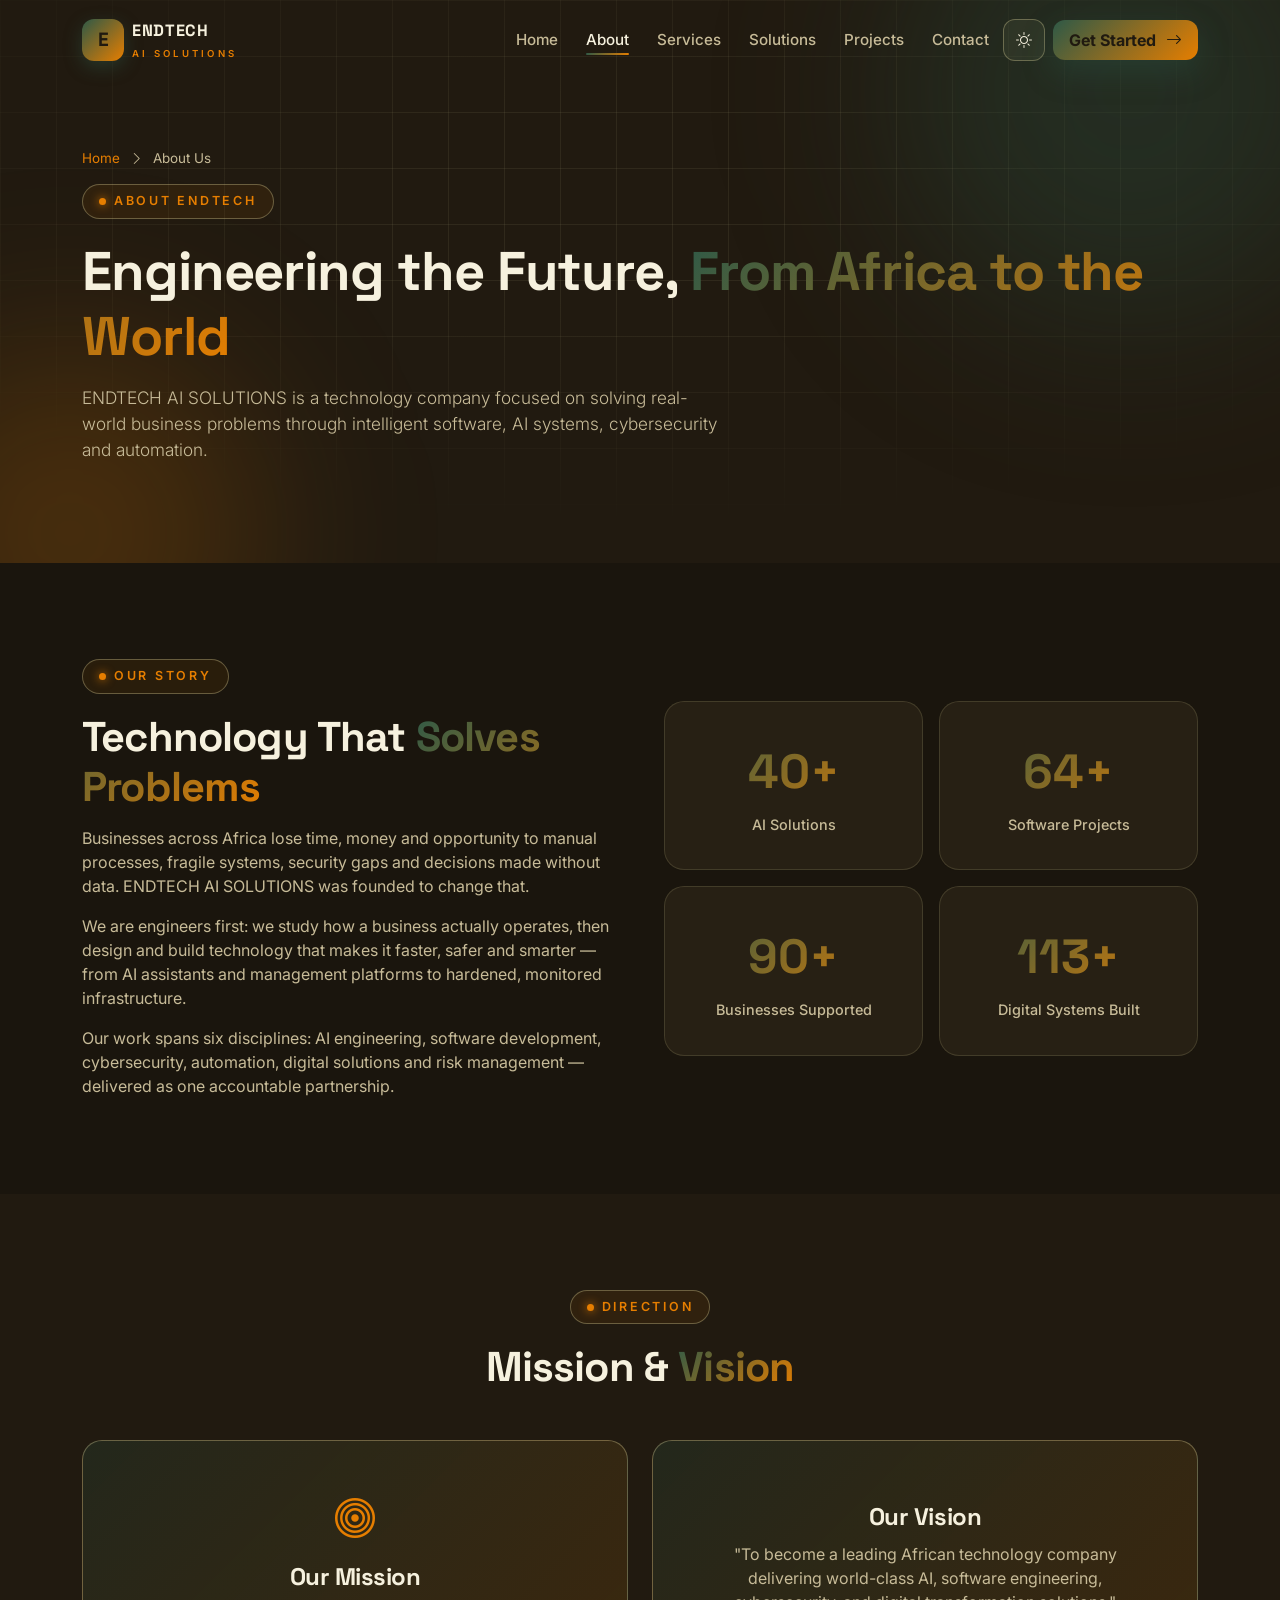
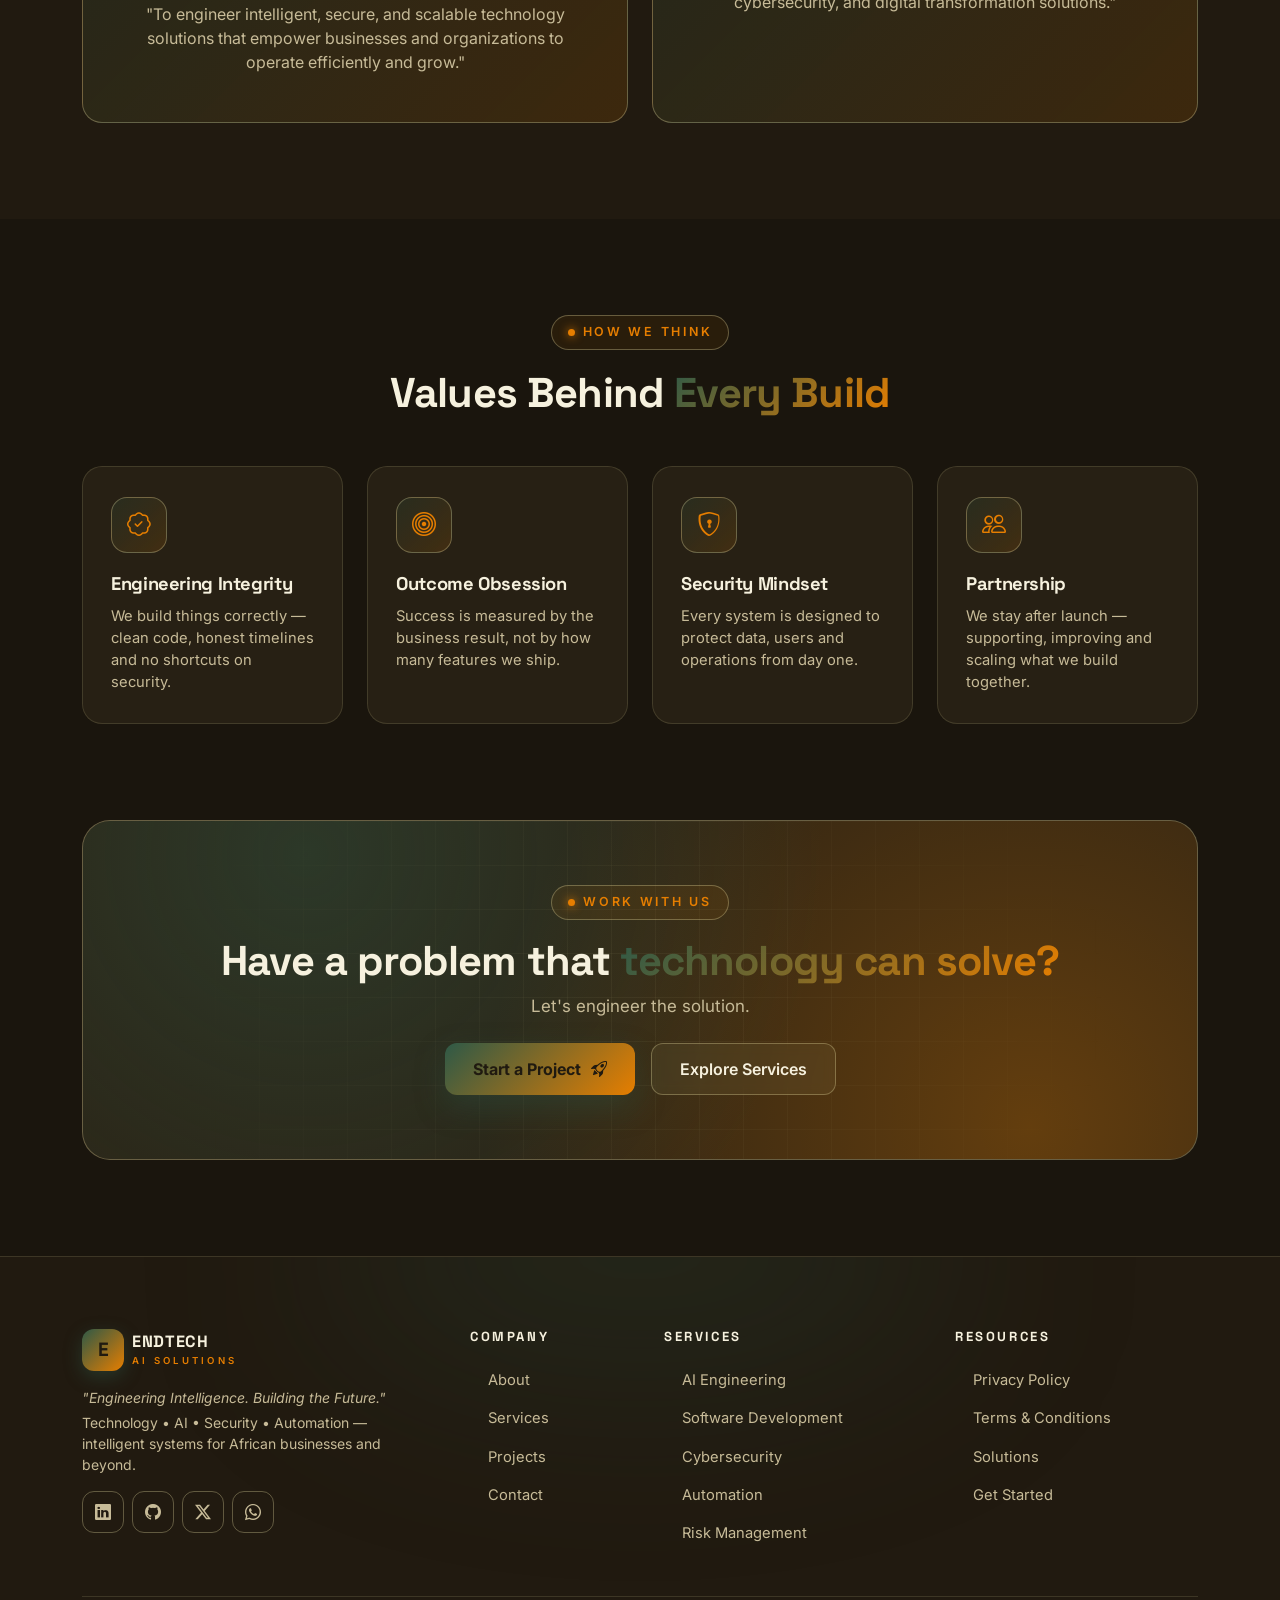
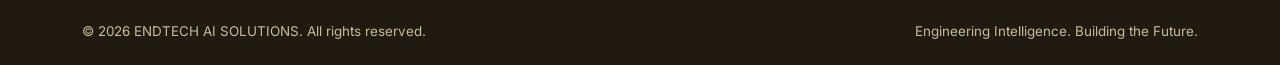
==== about.html @ 50ae49e1 "nmnn" ====
<!DOCTYPE html>
<html lang="en" data-theme="dark">
<head>
  <meta charset="UTF-8">
  <meta name="viewport" content="width=device-width, initial-scale=1.0">

  <!-- SEO -->
  <title>About Us — ENDTECH AI SOLUTIONS | African Technology Company</title>
  <meta name="description" content="Learn about ENDTECH AI SOLUTIONS — an African technology company engineering intelligent, secure and scalable AI, software, cybersecurity and automation solutions.">
  <meta name="keywords" content="about ENDTECH, African technology company, AI company Africa, mission, vision, technology values">
  <meta name="author" content="ENDTECH AI SOLUTIONS">
  <link rel="canonical" href="https://www.endtech-ai.example.com/about.html"> <!-- Placeholder: replace with production domain -->
  <meta name="robots" content="index, follow">
  <meta property="og:type" content="website">
  <meta property="og:site_name" content="ENDTECH AI SOLUTIONS">
  <meta property="og:title" content="About ENDTECH AI SOLUTIONS">
  <meta property="og:description" content="An African technology company engineering intelligent, secure and scalable digital solutions.">
  <meta property="og:url" content="https://www.endtech-ai.example.com/about.html">
  <meta property="og:image" content="https://www.endtech-ai.example.com/assets/images/og-cover.png"> <!-- Placeholder -->
  <meta name="twitter:card" content="summary_large_image">
  <meta name="twitter:title" content="About ENDTECH AI SOLUTIONS">
  <meta name="twitter:description" content="An African technology company engineering intelligent, secure and scalable digital solutions.">

  <!-- Assets -->
  <link rel="icon" type="image/svg+xml" href="data:image/svg+xml,%3Csvg xmlns='http://www.w3.org/2000/svg' viewBox='0 0 64 64'%3E%3Cdefs%3E%3ClinearGradient id='g' x1='0' y1='0' x2='1' y2='1'%3E%3Cstop offset='0' stop-color='%232e5947'/%3E%3Cstop offset='1' stop-color='%23e67e00'/%3E%3C/linearGradient%3E%3C/defs%3E%3Crect width='64' height='64' rx='16' fill='url(%23g)'/%3E%3Ctext x='32' y='44' font-family='Arial' font-weight='bold' font-size='34' fill='%23201a10' text-anchor='middle'%3EE%3C/text%3E%3C/svg%3E">
  <link rel="preconnect" href="https://fonts.googleapis.com">
  <link rel="preconnect" href="https://fonts.gstatic.com" crossorigin>
  <link href="https://fonts.googleapis.com/css2?family=Inter:wght@400;500;600&family=Space+Grotesk:wght@500;600;700&display=swap" rel="stylesheet">
  <link href="https://cdn.jsdelivr.net/npm/bootstrap@5.3.3/dist/css/bootstrap.min.css" rel="stylesheet">
  <link href="https://cdn.jsdelivr.net/npm/bootstrap-icons@1.11.3/font/bootstrap-icons.min.css" rel="stylesheet">
  <link rel="stylesheet" href="css/style.css">
  <noscript><style>.reveal{opacity:1!important;transform:none!important}#preloader{display:none!important}</style></noscript>
</head>

<body>
  <a class="skip-link" href="#main-content">Skip to main content</a>
  <div id="preloader" aria-hidden="true"><div class="pre-core"><div class="pre-mark">E</div><div class="pre-name">ENDTECH&nbsp;&nbsp;AI&nbsp;&nbsp;SOLUTIONS</div><div class="pre-bar"></div></div></div>

  <!-- Navbar -->
  <header>
    <nav class="navbar navbar-expand-lg fixed-top navbar-endtech" aria-label="Main navigation">
      <div class="container">
        <a class="navbar-brand d-flex align-items-center gap-2" href="index.html" aria-label="ENDTECH AI SOLUTIONS — home">
          <span class="brand-mark">E</span>
          <span class="brand-text"><b>ENDTECH</b><br><span>AI SOLUTIONS</span></span>
        </a>
        <div class="d-flex align-items-center gap-2 order-lg-3">
          <button class="nav-icon-btn theme-toggle" type="button" aria-label="Toggle dark / light theme"><i class="bi bi-sun"></i></button>
          <a href="contact.html" class="btn-grad d-none d-lg-inline-flex py-2 px-3">Get Started <i class="bi bi-arrow-right"></i></a>
          <button class="navbar-toggler" type="button" data-bs-toggle="collapse" data-bs-target="#mainNav" aria-controls="mainNav" aria-expanded="false" aria-label="Toggle navigation"><span class="navbar-toggler-icon"></span></button>
        </div>
        <div class="collapse navbar-collapse order-lg-2" id="mainNav">
          <ul class="navbar-nav ms-auto align-items-lg-center">
            <li class="nav-item"><a class="nav-link" href="index.html">Home</a></li>
            <li class="nav-item"><a class="nav-link active" aria-current="page" href="about.html">About</a></li>
            <li class="nav-item"><a class="nav-link" href="services.html">Services</a></li>
            <li class="nav-item"><a class="nav-link" href="solutions.html">Solutions</a></li>
            <li class="nav-item"><a class="nav-link" href="projects.html">Projects</a></li>
            <li class="nav-item"><a class="nav-link" href="contact.html">Contact</a></li>
            <li class="nav-item d-lg-none mt-2"><a href="contact.html" class="btn-grad w-100 justify-content-center">Get Started</a></li>
          </ul>
        </div>
      </div>
    </nav>
  </header>

  <main id="main-content">
    <!-- Page hero -->
    <section class="page-hero" aria-labelledby="page-title">
      <div class="hero-grid-bg"></div>
      <div class="orb orb-1"></div><div class="orb orb-2"></div>
      <div class="container position-relative">
        <nav class="crumb" aria-label="Breadcrumb"><a href="index.html">Home</a><i class="bi bi-chevron-right"></i><span>About Us</span></nav>
        <span class="eyebrow mt-3">About ENDTECH</span>
        <h1 id="page-title">Engineering the Future, <span class="text-gradient">From Africa to the World</span></h1>
        <p class="lead">ENDTECH AI SOLUTIONS is a technology company focused on solving real-world business problems through intelligent software, AI systems, cybersecurity and automation.</p>
      </div>
    </section>

    <!-- Our story -->
    <section class="section-pad" aria-labelledby="story-title">
      <div class="container">
        <div class="row align-items-center g-5">
          <div class="col-lg-6 reveal">
            <span class="eyebrow">Our Story</span>
            <h2 class="section-title" id="story-title">Technology That <span class="text-gradient">Solves Problems</span></h2>
            <p class="text-muted-2">Businesses across Africa lose time, money and opportunity to manual processes, fragile systems, security gaps and decisions made without data. ENDTECH AI SOLUTIONS was founded to change that.</p>
            <p class="text-muted-2">We are engineers first: we study how a business actually operates, then design and build technology that makes it faster, safer and smarter — from AI assistants and management platforms to hardened, monitored infrastructure.</p>
            <p class="text-muted-2 mb-0">Our work spans six disciplines: AI engineering, software development, cybersecurity, automation, digital solutions and risk management — delivered as one accountable partnership.</p>
          </div>
          <div class="col-lg-6 reveal" data-delay="120">
            <div class="row g-3">
              <div class="col-6"><div class="card-glass stat-card"><div class="stat-num"><span class="counter" data-count="40" data-suffix="+">0</span></div><div class="stat-label">AI Solutions</div></div></div>
              <div class="col-6"><div class="card-glass stat-card"><div class="stat-num"><span class="counter" data-count="65" data-suffix="+">0</span></div><div class="stat-label">Software Projects</div></div></div>
              <div class="col-6"><div class="card-glass stat-card"><div class="stat-num"><span class="counter" data-count="120" data-suffix="+">0</span></div><div class="stat-label">Businesses Supported</div></div></div>
              <div class="col-6"><div class="card-glass stat-card"><div class="stat-num"><span class="counter" data-count="150" data-suffix="+">0</span></div><div class="stat-label">Digital Systems Built</div></div></div>
            </div>
          </div>
        </div>
      </div>
    </section>

    <!-- Mission & vision -->
    <section class="section-pad bg-alt" aria-labelledby="mv-title">
      <div class="container">
        <div class="text-center mb-5 reveal">
          <span class="eyebrow">Direction</span>
          <h2 class="section-title" id="mv-title">Mission &amp; <span class="text-gradient">Vision</span></h2>
        </div>
        <div class="row g-4">
          <div class="col-lg-6 reveal">
            <div class="mv-card text-center p-5"><i class="bi bi-bullseye fs-1"></i><h3 class="fs-4">Our Mission</h3><p class="fs-6">"To engineer intelligent, secure, and scalable technology solutions that empower businesses and organizations to operate efficiently and grow."</p></div>
          </div>
          <div class="col-lg-6 reveal" data-delay="100">
            <div class="mv-card text-center p-5"><i class="bi bi-telescope fs-1"></i><h3 class="fs-4">Our Vision</h3><p class="fs-6">"To become a leading African technology company delivering world-class AI, software engineering, cybersecurity, and digital transformation solutions."</p></div>
          </div>
        </div>
      </div>
    </section>

    <!-- Values -->
    <section class="section-pad" aria-labelledby="values-title">
      <div class="container">
        <div class="text-center mb-5 reveal">
          <span class="eyebrow">How We Think</span>
          <h2 class="section-title" id="values-title">Values Behind <span class="text-gradient">Every Build</span></h2>
        </div>
        <div class="row g-4">
          <div class="col-md-6 col-lg-3 reveal"><article class="card-glass"><div class="icon-badge"><i class="bi bi-patch-check"></i></div><h3>Engineering Integrity</h3><p>We build things correctly — clean code, honest timelines and no shortcuts on security.</p></article></div>
          <div class="col-md-6 col-lg-3 reveal" data-delay="60"><article class="card-glass"><div class="icon-badge"><i class="bi bi-bullseye"></i></div><h3>Outcome Obsession</h3><p>Success is measured by the business result, not by how many features we ship.</p></article></div>
          <div class="col-md-6 col-lg-3 reveal" data-delay="120"><article class="card-glass"><div class="icon-badge"><i class="bi bi-shield-lock"></i></div><h3>Security Mindset</h3><p>Every system is designed to protect data, users and operations from day one.</p></article></div>
          <div class="col-md-6 col-lg-3 reveal" data-delay="180"><article class="card-glass"><div class="icon-badge"><i class="bi bi-people"></i></div><h3>Partnership</h3><p>We stay after launch — supporting, improving and scaling what we build together.</p></article></div>
        </div>
      </div>
    </section>

    <!-- CTA -->
    <section class="section-pad pt-0" aria-labelledby="cta-title">
      <div class="container">
        <div class="cta-band reveal">
          <span class="eyebrow">Work With Us</span>
          <h2 class="mt-3" id="cta-title">Have a problem that <span class="text-gradient">technology can solve?</span></h2>
          <p class="section-lead mx-auto text-center mb-4">Let's engineer the solution.</p>
          <div class="d-flex flex-wrap gap-3 justify-content-center">
            <a href="contact.html" class="btn-grad">Start a Project <i class="bi bi-rocket-takeoff"></i></a>
            <a href="services.html" class="btn-ghost">Explore Services</a>
          </div>
        </div>
      </div>
    </section>
  </main>

  <!-- Footer -->
  <footer class="footer" aria-label="Site footer">
    <div class="container position-relative">
      <div class="row g-5">
        <div class="col-lg-4">
          <a class="d-inline-flex align-items-center gap-2 mb-3" href="index.html" aria-label="ENDTECH AI SOLUTIONS — home"><span class="brand-mark">E</span><span class="brand-text"><b>ENDTECH</b><br><span>AI SOLUTIONS</span></span></a>
          <p class="text-muted-2 small mb-1"><em>"Engineering Intelligence. Building the Future."</em></p>
          <p class="text-muted-2 small">Technology &bull; AI &bull; Security &bull; Automation — intelligent systems for African businesses and beyond.</p>
          <div class="d-flex gap-2 mt-3">
            <a class="social-btn" href="#" aria-label="LinkedIn (placeholder)"><i class="bi bi-linkedin"></i></a>
            <a class="social-btn" href="#" aria-label="GitHub (placeholder)"><i class="bi bi-github"></i></a>
            <a class="social-btn" href="#" aria-label="X / Twitter (placeholder)"><i class="bi bi-twitter-x"></i></a>
            <a class="social-btn" href="#" aria-label="WhatsApp (placeholder)"><i class="bi bi-whatsapp"></i></a>
          </div>
        </div>
        <div class="col-6 col-lg-2">
          <h5>Company</h5>
          <ul class="footer-links">
            <li><a href="about.html"><i class="bi bi-chevron-right"></i>About</a></li>
            <li><a href="services.html"><i class="bi bi-chevron-right"></i>Services</a></li>
            <li><a href="projects.html"><i class="bi bi-chevron-right"></i>Projects</a></li>
            <li><a href="contact.html"><i class="bi bi-chevron-right"></i>Contact</a></li>
          </ul>
        </div>
        <div class="col-6 col-lg-3">
          <h5>Services</h5>
          <ul class="footer-links">
            <li><a href="ai.html"><i class="bi bi-chevron-right"></i>AI Engineering</a></li>
            <li><a href="software-development.html"><i class="bi bi-chevron-right"></i>Software Development</a></li>
            <li><a href="cybersecurity.html"><i class="bi bi-chevron-right"></i>Cybersecurity</a></li>
            <li><a href="ai.html#automation"><i class="bi bi-chevron-right"></i>Automation</a></li>
            <li><a href="risk-management.html"><i class="bi bi-chevron-right"></i>Risk Management</a></li>
          </ul>
        </div>
        <div class="col-6 col-lg-3">
          <h5>Resources</h5>
          <ul class="footer-links">
            <li><a href="privacy.html"><i class="bi bi-chevron-right"></i>Privacy Policy</a></li>
            <li><a href="terms.html"><i class="bi bi-chevron-right"></i>Terms &amp; Conditions</a></li>
            <li><a href="solutions.html"><i class="bi bi-chevron-right"></i>Solutions</a></li>
            <li><a href="contact.html"><i class="bi bi-chevron-right"></i>Get Started</a></li>
          </ul>
        </div>
      </div>
      <div class="footer-bottom d-flex flex-column flex-md-row justify-content-between gap-2">
        <span>&copy; 2026 ENDTECH AI SOLUTIONS. All rights reserved.</span>
        <span>Engineering Intelligence. Building the Future.</span>
      </div>
    </div>
  </footer>

  <button id="backToTop" class="back-to-top" type="button" aria-label="Back to top"><i class="bi bi-arrow-up"></i></button>

  <script src="https://cdn.jsdelivr.net/npm/bootstrap@5.3.3/dist/js/bootstrap.bundle.min.js"></script>
  <script src="js/main.js"></script>
</body>
</html>
---- css/style.css ----
/* ==========================================================================
   ENDTECH AI SOLUTIONS — Global Design System
   Engineering Intelligence. Building the Future.
   Palette: Charcoal Brown / Deep Green / Cream / Amber Orange
   Stack: Bootstrap 5 + custom layer (no other frameworks)
   ========================================================================== */

/* ---------- 1. Design tokens (dark = default) ---------- */
:root {
  --font-head: "Space Grotesk", "Segoe UI", sans-serif;
  --font-body: "Inter", "Segoe UI", sans-serif;

  --bg: #1a150d;
  --bg-2: #211a10;
  --bg-3: #2b2214;
  --card: rgba(51, 43, 28, 0.55);
  --card-solid: #2a2216;
  --border: rgba(232, 225, 166, 0.14);
  --border-strong: rgba(232, 225, 166, 0.32);

  --text: #f6f1de;
  --muted: #c7bb98;
  --blue: #2e5947;
  --cyan: #e67e00;
  --green: #6fae86;
  --amber: #d9a441;
  --red: #d9614f;

  --grad: linear-gradient(135deg, #2e5947 0%, #e67e00 100%);
  --grad-soft: linear-gradient(135deg, rgba(46, 89, 71, 0.22), rgba(230, 126, 0, 0.14));
  --shadow: 0 20px 60px rgba(15, 11, 5, 0.55);
  --glow: 0 0 44px rgba(230, 126, 0, 0.38);
  --on-grad: #201a10;
  --nav-h: 76px;
  color-scheme: dark;
}

/* ---------- Light theme overrides (JS toggles [data-theme]) ---------- */
[data-theme="light"] {
  --bg: #faf6e8;
  --bg-2: #f3ecd3;
  --bg-3: #e8e1a6;
  --card: #ffffff;
  --card-solid: #ffffff;
  --border: rgba(51, 43, 28, 0.1);
  --border-strong: rgba(51, 43, 28, 0.22);
  --text: #2b2415;
  --muted: #6b5f42;
  --grad-soft: linear-gradient(135deg, rgba(46, 89, 71, 0.12), rgba(230, 126, 0, 0.14));
  --shadow: 0 20px 50px rgba(51, 43, 28, 0.12);
  --glow: 0 10px 34px rgba(230, 126, 0, 0.25);
  color-scheme: light;
}

/* ---------- 2. Base ---------- */
html { scroll-behavior: smooth; scroll-padding-top: calc(var(--nav-h) + 12px); }
body {
  background: var(--bg);
  color: var(--text);
  font-family: var(--font-body);
  overflow-x: hidden;
  transition: background 0.35s ease, color 0.35s ease;
}
h1, h2, h3, h4, h5, .font-head { font-family: var(--font-head); font-weight: 700; letter-spacing: -0.02em; }
::selection { background: rgba(230, 126, 0, 0.35); }
::-webkit-scrollbar { width: 10px; }
::-webkit-scrollbar-track { background: var(--bg-2); }
::-webkit-scrollbar-thumb { background: linear-gradient(var(--blue), var(--cyan)); border-radius: 8px; }
a { text-decoration: none; }
img, svg, canvas { max-width: 100%; }
:focus-visible { outline: 2px solid var(--cyan); outline-offset: 3px; border-radius: 4px; }
.skip-link {
  position: fixed; top: -60px; left: 16px; z-index: 3000;
  background: var(--grad); color: var(--on-grad); padding: 10px 18px;
  border-radius: 8px; font-weight: 600; transition: top 0.25s;
}
.skip-link:focus { top: 12px; color: var(--on-grad); }

/* ---------- 3. Typography helpers ---------- */
.text-gradient { background: var(--grad); -webkit-background-clip: text; background-clip: text; color: transparent; }
.text-muted-2 { color: var(--muted) !important; }
.eyebrow {
  display: inline-flex; align-items: center; gap: 8px;
  font-size: 0.78rem; font-weight: 600; letter-spacing: 0.22em;
  text-transform: uppercase; color: var(--cyan);
  padding: 7px 16px; border: 1px solid var(--border-strong);
  border-radius: 100px; background: rgba(230, 126, 0, 0.08);
}
.eyebrow::before { content: ""; width: 7px; height: 7px; border-radius: 50%; background: var(--cyan); box-shadow: 0 0 10px var(--cyan); }
.section-pad { padding: 96px 0; }
.section-title { font-size: clamp(1.8rem, 3.4vw, 2.6rem); margin: 18px 0 14px; }
.section-lead { color: var(--muted); font-size: 1.06rem; max-width: 640px; }
.section-lead.mx-auto { text-align: center; }

/* ---------- 4. Buttons ---------- */
.btn-grad {
  display: inline-flex; align-items: center; gap: 10px;
  background: var(--grad); color: var(--on-grad) !important; font-weight: 700;
  border: none; border-radius: 12px; padding: 13px 28px;
  box-shadow: 0 12px 30px rgba(46, 89, 71, 0.35);
  transition: transform 0.25s ease, box-shadow 0.25s ease;
}
.btn-grad:hover { transform: translateY(-2px); box-shadow: 0 16px 40px rgba(230, 126, 0, 0.45); }
.btn-ghost {
  display: inline-flex; align-items: center; gap: 10px;
  color: var(--text) !important; font-weight: 600; border-radius: 12px;
  padding: 13px 28px; border: 1px solid var(--border-strong);
  background: rgba(232, 225, 166, 0.06); backdrop-filter: blur(6px);
  transition: all 0.25s ease;
}
.btn-ghost:hover { border-color: var(--cyan); color: var(--cyan) !important; transform: translateY(-2px); }
.link-arrow { color: var(--cyan); font-weight: 600; display: inline-flex; align-items: center; gap: 8px; transition: gap 0.25s; }
.link-arrow:hover { gap: 14px; color: var(--cyan); }

/* ---------- 5. Preloader ---------- */
#preloader {
  position: fixed; inset: 0; z-index: 5000; display: grid; place-items: center;
  background: #1a150d; transition: opacity 0.55s ease, visibility 0.55s;
}
#preloader.hide { opacity: 0; visibility: hidden; pointer-events: none; }
.pre-core { text-align: center; }
.pre-mark {
  width: 66px; height: 66px; margin: 0 auto 18px; border-radius: 18px;
  background: var(--grad); display: grid; place-items: center;
  font-family: var(--font-head); font-size: 1.9rem; font-weight: 700; color: var(--on-grad);
  animation: prePulse 1.4s ease-in-out infinite;
}
.pre-name { color: #f6f1de; font-family: var(--font-head); letter-spacing: 0.28em; font-size: 0.85rem; }
.pre-bar { width: 180px; height: 3px; margin: 16px auto 0; border-radius: 4px; background: rgba(232, 225, 166, 0.2); overflow: hidden; }
.pre-bar::after { content: ""; display: block; width: 40%; height: 100%; background: var(--grad); border-radius: 4px; animation: preSlide 1.1s ease-in-out infinite; }
@keyframes prePulse { 0%, 100% { box-shadow: 0 0 0 rgba(230,126,0,0.5); } 50% { box-shadow: 0 0 42px rgba(230,126,0,0.65); } }
@keyframes preSlide { 0% { transform: translateX(-120%); } 100% { transform: translateX(320%); } }

/* ---------- 6. Navbar ---------- */
.navbar-endtech { transition: all 0.35s ease; padding: 14px 0; }
.navbar-endtech.scrolled {
  background: color-mix(in srgb, var(--bg) 82%, transparent);
  backdrop-filter: blur(16px); -webkit-backdrop-filter: blur(16px);
  border-bottom: 1px solid var(--border); padding: 8px 0; box-shadow: 0 10px 30px rgba(15, 11, 5, 0.35);
}
.brand-mark {
  width: 42px; height: 42px; border-radius: 12px; background: var(--grad);
  display: grid; place-items: center; color: var(--on-grad); font-family: var(--font-head);
  font-weight: 700; font-size: 1.2rem; box-shadow: 0 6px 18px rgba(46, 89, 71, 0.45); flex: none;
}
.brand-text { line-height: 1.05; }
.brand-text b { font-family: var(--font-head); font-size: 1.02rem; letter-spacing: 0.04em; color: var(--text); }
.brand-text span { font-size: 0.6rem; letter-spacing: 0.34em; color: var(--cyan); font-weight: 600; }
.navbar-endtech .nav-link {
  color: var(--muted); font-weight: 500; font-size: 0.95rem;
  padding: 10px 14px !important; border-radius: 10px; position: relative; transition: color 0.25s;
}
.navbar-endtech .nav-link::after {
  content: ""; position: absolute; left: 14px; right: 14px; bottom: 6px; height: 2px;
  background: var(--grad); border-radius: 2px; transform: scaleX(0); transform-origin: left; transition: transform 0.3s;
}
.navbar-endtech .nav-link:hover, .navbar-endtech .nav-link.active { color: var(--text); }
.navbar-endtech .nav-link:hover::after, .navbar-endtech .nav-link.active::after { transform: scaleX(1); }
.nav-icon-btn {
  width: 42px; height: 42px; border-radius: 12px; display: grid; place-items: center;
  border: 1px solid var(--border-strong); background: rgba(232, 225, 166, 0.06);
  color: var(--text); transition: all 0.25s; flex: none;
}
.nav-icon-btn:hover { border-color: var(--cyan); color: var(--cyan); }
.navbar-toggler { border: 1px solid var(--border-strong); border-radius: 12px; padding: 9px 11px; }
.navbar-toggler:focus { box-shadow: 0 0 0 3px rgba(230, 126, 0, 0.25); }
.navbar-toggler-icon { background-image: url("data:image/svg+xml,%3csvg xmlns='http://www.w3.org/2000/svg' viewBox='0 0 30 30'%3e%3cpath stroke='%23e67e00' stroke-linecap='round' stroke-width='2.4' d='M4 7h22M4 15h22M4 23h22'/%3e%3c/svg%3e"); }
[data-theme="light"] .navbar-toggler-icon { background-image: url("data:image/svg+xml,%3csvg xmlns='http://www.w3.org/2000/svg' viewBox='0 0 30 30'%3e%3cpath stroke='%232e5947' stroke-linecap='round' stroke-width='2.4' d='M4 7h22M4 15h22M4 23h22'/%3e%3c/svg%3e"); }
@media (max-width: 991px) {
  .navbar-endtech .navbar-collapse {
    background: var(--card-solid); border: 1px solid var(--border);
    border-radius: 18px; padding: 18px; margin-top: 14px; box-shadow: var(--shadow);
  }
}

/* ---------- 7. Hero (home) ---------- */
.hero { position: relative; min-height: 100svh; display: flex; align-items: center; padding: calc(var(--nav-h) + 48px) 0 90px; overflow: hidden; }
.hero-grid-bg {
  position: absolute; inset: 0; pointer-events: none;
  background-image: linear-gradient(var(--border) 1px, transparent 1px), linear-gradient(90deg, var(--border) 1px, transparent 1px);
  background-size: 56px 56px;
  -webkit-mask-image: radial-gradient(ellipse 90% 75% at 50% 35%, #000 25%, transparent 78%);
  mask-image: radial-gradient(ellipse 90% 75% at 50% 35%, #000 25%, transparent 78%);
  opacity: 0.55;
}
#heroNet { position: absolute; inset: 0; pointer-events: none; }
.orb { position: absolute; border-radius: 50%; filter: blur(90px); pointer-events: none; }
.orb-1 { width: 460px; height: 460px; background: rgba(46, 89, 71, 0.32); top: -140px; right: -80px; animation: orbFloat 11s ease-in-out infinite; }
.orb-2 { width: 380px; height: 380px; background: rgba(230, 126, 0, 0.2); bottom: -160px; left: -120px; animation: orbFloat 13s ease-in-out infinite reverse; }
.orb-3 { width: 240px; height: 240px; background: rgba(217, 164, 65, 0.18); top: 38%; left: 36%; animation: orbFloat 15s ease-in-out infinite; }
@keyframes orbFloat { 0%, 100% { transform: translate(0, 0); } 50% { transform: translate(-30px, 34px); } }
.hero h1 { font-size: clamp(2.4rem, 5.4vw, 4.1rem); line-height: 1.06; margin: 22px 0; }
.hero .lead { color: var(--muted); font-size: 1.12rem; max-width: 560px; }
.hero-trust { display: flex; flex-wrap: wrap; gap: 22px; margin-top: 34px; }
.hero-trust span { display: inline-flex; align-items: center; gap: 9px; color: var(--muted); font-size: 0.9rem; font-weight: 500; }
.hero-trust i { color: var(--cyan); font-size: 1.05rem; }

/* Hero visual: glass code panel + floating chips + ring */
.hero-visual { position: relative; }
.ring-rotate {
  position: absolute; width: 130%; aspect-ratio: 1; top: 50%; left: 50%;
  transform: translate(-50%, -50%); border-radius: 50%; pointer-events: none;
  border: 1px dashed rgba(232, 225, 166, 0.28); animation: spin 46s linear infinite;
}
.ring-rotate::before { content: ""; position: absolute; inset: 12%; border-radius: 50%; border: 1px dashed rgba(230, 126, 0, 0.24); animation: spin 30s linear infinite reverse; }
.ring-rotate::after { content: ""; position: absolute; top: 6%; left: 50%; width: 12px; height: 12px; margin-left: -6px; border-radius: 50%; background: var(--cyan); box-shadow: 0 0 18px var(--cyan); }
@keyframes spin { to { transform: translate(-50%, -50%) rotate(360deg); } }
.code-panel {
  position: relative; border-radius: 20px; background: var(--card);
  border: 1px solid var(--border); backdrop-filter: blur(14px); -webkit-backdrop-filter: blur(14px);
  box-shadow: var(--shadow); overflow: hidden;
}
.code-head { display: flex; align-items: center; gap: 7px; padding: 14px 18px; border-bottom: 1px solid var(--border); }
.code-head i.dot { width: 11px; height: 11px; border-radius: 50%; }
.code-head .d1 { background: #ff6058; } .code-head .d2 { background: #ffbd2e; } .code-head .d3 { background: #28c840; }
.code-head small { margin-left: auto; color: var(--muted); font-family: monospace; font-size: 0.72rem; }
.code-body { padding: 20px 22px 24px; font-family: "JetBrains Mono", ui-monospace, monospace; font-size: 0.82rem; line-height: 1.85; min-height: 238px; }
.code-body .ln { display: block; white-space: pre-wrap; }
.tok-k { color: #8fd19e; } .tok-s { color: #e8d68a; } .tok-f { color: #f2a53f; } .tok-c { color: #8a7c5c; } .tok-n { color: #d9b34d; } .tok-v { color: #f6f1de; }
[data-theme="light"] .code-panel { background: #2a2216; }
[data-theme="light"] .tok-v, [data-theme="light"] .code-body { color: #f6f1de; }
[data-theme="light"] .code-head { background: rgba(255,255,255,0.04); }
.type-line { display: block; margin-top: 6px; color: var(--green); }
.caret { display: inline-block; width: 8px; height: 1em; background: var(--cyan); vertical-align: -2px; animation: blink 0.9s step-end infinite; }
@keyframes blink { 50% { opacity: 0; } }
.float-chip {
  position: absolute; display: inline-flex; align-items: center; gap: 9px;
  padding: 11px 16px; border-radius: 14px; font-size: 0.8rem; font-weight: 600;
  background: var(--card); border: 1px solid var(--border-strong); color: var(--text);
  backdrop-filter: blur(12px); box-shadow: var(--glow); animation: chipFloat 6s ease-in-out infinite;
}
.float-chip i { color: var(--cyan); }
.chip-1 { top: -22px; left: -26px; animation-delay: 0s; }
.chip-2 { bottom: -20px; right: -20px; animation-delay: 1.6s; }
.chip-3 { top: 42%; right: -42px; animation-delay: 3s; }
@keyframes chipFloat { 0%, 100% { transform: translateY(0); } 50% { transform: translateY(-14px); } }
.scroll-hint { position: absolute; bottom: 26px; left: 50%; transform: translateX(-50%); color: var(--muted); font-size: 1.3rem; animation: hintBounce 2s ease-in-out infinite; }
@keyframes hintBounce { 0%, 100% { transform: translate(-50%, 0); } 50% { transform: translate(-50%, 10px); } }

/* Capability marquee */
.marquee { border-block: 1px solid var(--border); background: var(--bg-2); overflow: hidden; padding: 18px 0; }
.marquee-track { display: flex; gap: 0; width: max-content; animation: marquee 30s linear infinite; }
.marquee-track span { display: inline-flex; align-items: center; gap: 14px; padding: 0 26px; font-family: var(--font-head); font-weight: 600; letter-spacing: 0.12em; color: var(--muted); font-size: 0.86rem; text-transform: uppercase; white-space: nowrap; }
.marquee-track span::after { content: ""; width: 7px; height: 7px; border-radius: 50%; background: var(--grad); margin-left: 26px; }
@keyframes marquee { to { transform: translateX(-50%); } }

/* ---------- 8. Cards ---------- */
.card-glass {
  height: 100%; background: var(--card); border: 1px solid var(--border);
  border-radius: 20px; padding: 30px 28px; position: relative; overflow: hidden;
  backdrop-filter: blur(12px); -webkit-backdrop-filter: blur(12px);
  transition: transform 0.35s ease, border-color 0.35s ease, box-shadow 0.35s ease;
}
.card-glass::before {
  content: ""; position: absolute; inset: 0 0 auto 0; height: 3px;
  background: var(--grad); opacity: 0; transition: opacity 0.35s;
}
.card-glass:hover { transform: translateY(-8px); border-color: var(--border-strong); box-shadow: var(--glow); }
.card-glass:hover::before { opacity: 1; }
.icon-badge {
  width: 56px; height: 56px; border-radius: 16px; display: grid; place-items: center;
  background: var(--grad-soft); border: 1px solid var(--border-strong);
  color: var(--cyan); font-size: 1.5rem; margin-bottom: 20px; transition: all 0.3s;
}
.card-glass:hover .icon-badge { background: var(--grad); color: var(--on-grad); transform: scale(1.06) rotate(-4deg); }
.card-glass h3, .card-glass h4 { font-size: 1.15rem; margin-bottom: 10px; }
.card-glass p { color: var(--muted); font-size: 0.92rem; margin-bottom: 0; }
.mini-list { list-style: none; padding: 0; margin: 16px 0 0; display: grid; gap: 9px; }
.mini-list li { display: flex; gap: 10px; align-items: flex-start; color: var(--muted); font-size: 0.9rem; }
.mini-list i { color: var(--cyan); margin-top: 2px; flex: none; }
.service-num { position: absolute; top: 18px; right: 22px; font-family: var(--font-head); font-size: 2.4rem; font-weight: 700; color: transparent; -webkit-text-stroke: 1px var(--border-strong); }

/* ---------- 9. Stats / counters ---------- */
.stat-card { text-align: center; padding: 34px 20px; }
.stat-num { font-family: var(--font-head); font-size: clamp(2.2rem, 4vw, 3rem); font-weight: 700; background: var(--grad); -webkit-background-clip: text; background-clip: text; color: transparent; }
.stat-label { color: var(--muted); font-size: 0.9rem; font-weight: 500; margin-top: 6px; }

/* Mission / vision cards */
.mv-card { border-radius: 20px; padding: 32px; height: 100%; background: var(--grad-soft); border: 1px solid var(--border-strong); position: relative; overflow: hidden; }
.mv-card i { font-size: 1.7rem; color: var(--cyan); }
.mv-card h3 { margin: 14px 0 10px; }
.mv-card p { color: var(--muted); margin: 0; }

/* ---------- 10. Process timeline ---------- */
.process-wrap { position: relative; margin-top: 40px; }
.process-wrap::before {
  content: ""; position: absolute; top: 26px; left: 4%; right: 4%; height: 2px;
  background: linear-gradient(90deg, transparent, var(--border-strong) 15%, var(--border-strong) 85%, transparent);
}
.step { text-align: center; position: relative; padding: 0 8px; }
.step-dot {
  width: 52px; height: 52px; margin: 0 auto 16px; border-radius: 50%;
  display: grid; place-items: center; background: var(--card-solid);
  border: 1px solid var(--border-strong); color: var(--cyan);
  font-family: var(--font-head); font-weight: 700; position: relative; z-index: 2;
  transition: all 0.3s;
}
.step:hover .step-dot { background: var(--grad); color: var(--on-grad); box-shadow: var(--glow); }
.step h4 { font-size: 1rem; margin-bottom: 6px; }
.step p { color: var(--muted); font-size: 0.82rem; margin: 0; }
@media (max-width: 991px) {
  .process-wrap::before { left: 25px; right: auto; top: 4%; bottom: 4%; width: 2px; height: auto; background: linear-gradient(transparent, var(--border-strong) 12%, var(--border-strong) 88%, transparent); }
  .step { display: flex; text-align: left; gap: 18px; padding: 12px 0; }
  .step-dot { margin: 0; flex: none; }
}

/* ---------- 11. Solutions / visual panels ---------- */
.visual-panel {
  border-radius: 22px; background: var(--card); border: 1px solid var(--border);
  backdrop-filter: blur(12px); box-shadow: var(--shadow); padding: 26px; position: relative; overflow: hidden;
}
.visual-panel::after {
  content: ""; position: absolute; inset: 0; pointer-events: none;
  background-image: linear-gradient(var(--border) 1px, transparent 1px), linear-gradient(90deg, var(--border) 1px, transparent 1px);
  background-size: 34px 34px; opacity: 0.35;
  -webkit-mask-image: radial-gradient(circle at 70% 20%, #000, transparent 75%);
  mask-image: radial-gradient(circle at 70% 20%, #000, transparent 75%);
}
.panel-head { display: flex; align-items: center; justify-content: space-between; margin-bottom: 18px; position: relative; z-index: 1; }
.panel-head span { font-family: monospace; font-size: 0.72rem; color: var(--muted); letter-spacing: 0.08em; }
.live-dot { display: inline-flex; align-items: center; gap: 7px; font-size: 0.72rem; color: var(--green); font-weight: 600; }
.live-dot::before { content: ""; width: 8px; height: 8px; border-radius: 50%; background: var(--green); box-shadow: 0 0 10px var(--green); animation: blink 1.4s infinite; }
.kpi-row { display: flex; gap: 14px; flex-wrap: wrap; position: relative; z-index: 1; }
.kpi { flex: 1 1 120px; background: rgba(232, 225, 166, 0.08); border: 1px solid var(--border); border-radius: 14px; padding: 14px 16px; }
.kpi b { display: block; font-family: var(--font-head); font-size: 1.25rem; }
.kpi small { color: var(--muted); font-size: 0.72rem; }
.bars { display: flex; align-items: flex-end; gap: 10px; height: 130px; margin-top: 22px; position: relative; z-index: 1; }
.bars .bar { flex: 1; border-radius: 8px 8px 4px 4px; background: var(--grad); opacity: 0.85; transform-origin: bottom; animation: barGrow 1.2s cubic-bezier(0.22, 1, 0.36, 1) both; }
@keyframes barGrow { from { transform: scaleY(0); } }
.chat-row { display: flex; gap: 12px; margin-bottom: 14px; position: relative; z-index: 1; }
.chat-row.me { justify-content: flex-end; }
.chat-bubble { max-width: 78%; padding: 12px 16px; border-radius: 16px; font-size: 0.85rem; background: rgba(232, 225, 166, 0.1); border: 1px solid var(--border); }
.chat-row.me .chat-bubble { background: var(--grad-soft); border-color: var(--border-strong); }
.chip { display: inline-flex; align-items: center; gap: 7px; padding: 7px 14px; border-radius: 100px; border: 1px solid var(--border-strong); background: rgba(232, 225, 166, 0.08); font-size: 0.78rem; font-weight: 600; color: var(--muted); margin: 4px 4px 0 0; transition: all 0.25s; }
.chip:hover { color: var(--cyan); border-color: var(--cyan); }
.chip i { color: var(--cyan); }

/* ---------- 12. Filter pills (services) ---------- */
.filter-bar { display: flex; flex-wrap: wrap; gap: 10px; justify-content: center; margin-bottom: 44px; }
.filter-btn {
  border: 1px solid var(--border-strong); background: transparent; color: var(--muted);
  padding: 10px 22px; border-radius: 100px; font-weight: 600; font-size: 0.88rem; transition: all 0.25s;
}
.filter-btn:hover { color: var(--cyan); border-color: var(--cyan); }
.filter-btn.active { background: var(--grad); color: var(--on-grad); border-color: transparent; box-shadow: 0 8px 24px rgba(230, 126, 0, 0.4); }
.filter-item { transition: opacity 0.35s ease, transform 0.35s ease; }
.filter-item.is-hidden { display: none; }

/* ---------- 13. Cyber dashboard visual ---------- */
.dash-row { display: grid; grid-template-columns: 1fr auto; gap: 6px 14px; align-items: center; margin-bottom: 16px; position: relative; z-index: 1; }
.dash-row label { color: var(--muted); font-size: 0.8rem; }
.dash-row b { font-family: monospace; font-size: 0.78rem; color: var(--cyan); }
.dash-bar { grid-column: 1 / -1; height: 8px; border-radius: 6px; background: rgba(232, 225, 166, 0.14); overflow: hidden; }
.dash-bar span { display: block; height: 100%; border-radius: 6px; background: var(--grad); width: 0; transition: width 1.4s cubic-bezier(0.22, 1, 0.36, 1) 0.3s; }
.visible .dash-bar span, .in-view .dash-bar span { width: var(--w); }
.log-box { font-family: monospace; font-size: 0.72rem; line-height: 1.9; color: var(--muted); background: rgba(15, 11, 5, 0.5); border: 1px solid var(--border); border-radius: 12px; padding: 14px 16px; position: relative; z-index: 1; }
[data-theme="light"] .log-box { background: rgba(51, 43, 28, 0.06); }
.log-ok { color: var(--green); } .log-warn { color: var(--amber); }

/* Risk matrix */
.risk-matrix { display: grid; grid-template-columns: repeat(3, 1fr); gap: 8px; position: relative; z-index: 1; }
.risk-cell { aspect-ratio: 1.4; border-radius: 12px; display: grid; place-items: center; font-family: var(--font-head); font-weight: 700; font-size: 0.78rem; border: 1px solid var(--border); }
.risk-low { background: rgba(111, 174, 134, 0.16); color: var(--green); }
.risk-med { background: rgba(217, 164, 65, 0.16); color: var(--amber); }
.risk-high { background: rgba(217, 97, 79, 0.16); color: var(--red); }

/* ---------- 14. CTA band ---------- */
.cta-band { position: relative; border-radius: 28px; overflow: hidden; padding: 64px 40px; text-align: center; background: var(--bg-3); border: 1px solid var(--border-strong); }
.cta-band::before {
  content: ""; position: absolute; inset: 0;
  background: radial-gradient(circle at 20% 10%, rgba(46, 89, 71, 0.4), transparent 55%),
              radial-gradient(circle at 85% 90%, rgba(230, 126, 0, 0.3), transparent 55%);
}
.cta-band::after {
  content: ""; position: absolute; inset: 0;
  background-image: linear-gradient(var(--border) 1px, transparent 1px), linear-gradient(90deg, var(--border) 1px, transparent 1px);
  background-size: 44px 44px; opacity: 0.4;
  -webkit-mask-image: radial-gradient(circle at 50% 50%, #000, transparent 85%);
  mask-image: radial-gradient(circle at 50% 50%, #000, transparent 85%);
}
.cta-band > * { position: relative; z-index: 2; }
.cta-band h2 { font-size: clamp(1.7rem, 3.6vw, 2.6rem); }

/* ---------- 15. Page hero (inner pages) ---------- */
.page-hero { position: relative; padding: calc(var(--nav-h) + 72px) 0 84px; overflow: hidden; background: var(--bg-2); }
.page-hero h1 { font-size: clamp(2.1rem, 4.6vw, 3.4rem); margin: 20px 0 16px; }
.page-hero .lead { color: var(--muted); max-width: 640px; font-size: 1.08rem; }
.crumb { display: flex; gap: 10px; align-items: center; color: var(--muted); font-size: 0.84rem; }
.crumb a { color: var(--cyan); }
.bg-alt { background: var(--bg-2); }

/* ---------- 16. Projects ---------- */
.project-badge { font-size: 0.72rem; font-weight: 700; letter-spacing: 0.14em; text-transform: uppercase; color: var(--cyan); }
.view-project { cursor: pointer; }
.modal-content { background: var(--card-solid); border: 1px solid var(--border-strong); border-radius: 22px; color: var(--text); }
.modal-header, .modal-footer { border-color: var(--border); }
.btn-close { filter: invert(1) grayscale(1); }
[data-theme="light"] .btn-close { filter: none; }
.proj-detail h5 { color: var(--cyan); margin: 20px 0 8px; font-size: 0.95rem; }
.proj-detail p, .proj-detail li { color: var(--muted); font-size: 0.92rem; }

/* ---------- 17. Contact ---------- */
.info-card { display: flex; gap: 18px; align-items: flex-start; padding: 22px; }
.info-card .icon-badge { width: 48px; height: 48px; font-size: 1.2rem; margin: 0; flex: none; }
.info-card h3 { font-size: 1rem; margin-bottom: 4px; }
.info-card p { font-size: 0.88rem; margin: 0; }
.placeholder-note { font-size: 0.72rem; color: var(--amber); display: block; margin-top: 4px; }
.form-label { font-weight: 600; font-size: 0.88rem; }
.form-control, .form-select {
  background: rgba(232, 225, 166, 0.05); border: 1px solid var(--border-strong);
  color: var(--text); border-radius: 12px; padding: 13px 16px; font-size: 0.95rem;
}
.form-control:focus, .form-select:focus {
  background: rgba(232, 225, 166, 0.09); color: var(--text);
  border-color: var(--cyan); box-shadow: 0 0 0 4px rgba(230, 126, 0, 0.15);
}
.form-control::placeholder { color: var(--muted); opacity: 0.7; }
.form-select option { background: var(--card-solid); color: var(--text); }
.invalid-feedback { font-size: 0.8rem; }
.form-note { font-size: 0.78rem; color: var(--muted); display: flex; gap: 8px; align-items: flex-start; }
.form-success { display: none; border-radius: 16px; padding: 20px 24px; background: rgba(111, 174, 134, 0.12); border: 1px solid rgba(111, 174, 134, 0.4); color: var(--green); }
.form-success.show { display: block; }

/* ---------- 18. Footer ---------- */
.footer { background: var(--bg-2); border-top: 1px solid var(--border); padding: 72px 0 0; position: relative; overflow: hidden; }
.footer::before { content: ""; position: absolute; top: -120px; left: 50%; transform: translateX(-50%); width: 640px; height: 240px; background: rgba(46, 89, 71, 0.2); filter: blur(100px); border-radius: 50%; pointer-events: none; }
.footer h5 { font-size: 0.82rem; letter-spacing: 0.2em; text-transform: uppercase; color: var(--text); margin-bottom: 20px; }
.footer-links { list-style: none; padding: 0; margin: 0; display: grid; gap: 12px; }
.footer-links a { color: var(--muted); font-size: 0.92rem; transition: all 0.25s; display: inline-flex; align-items: center; gap: 8px; }
.footer-links a i { font-size: 0.6rem; color: var(--cyan); opacity: 0; transform: translateX(-6px); transition: all 0.25s; }
.footer-links a:hover { color: var(--cyan); }
.footer-links a:hover i { opacity: 1; transform: translateX(0); }
.social-btn { width: 42px; height: 42px; border-radius: 12px; display: grid; place-items: center; border: 1px solid var(--border-strong); color: var(--muted); transition: all 0.25s; }
.social-btn:hover { background: var(--grad); color: var(--on-grad); border-color: transparent; transform: translateY(-3px); }
.footer-bottom { border-top: 1px solid var(--border); margin-top: 52px; padding: 24px 0; color: var(--muted); font-size: 0.84rem; }

/* ---------- 19. Back to top ---------- */
.back-to-top {
  position: fixed; bottom: 26px; right: 26px; z-index: 900;
  width: 50px; height: 50px; border-radius: 14px; border: none;
  background: var(--grad); color: var(--on-grad); font-size: 1.15rem;
  box-shadow: 0 10px 30px rgba(230, 126, 0, 0.45);
  opacity: 0; visibility: hidden; transform: translateY(16px);
  transition: all 0.35s ease;
}
.back-to-top.show { opacity: 1; visibility: visible; transform: translateY(0); }
.back-to-top:hover { transform: translateY(-4px); }

/* ---------- 20. Reveal-on-scroll ---------- */
.reveal { opacity: 0; transform: translateY(28px); transition: opacity 0.75s ease, transform 0.75s cubic-bezier(0.22, 1, 0.36, 1); }
.reveal.visible { opacity: 1; transform: none; }

/* ---------- 21. Legal prose ---------- */
.prose h2 { font-size: 1.3rem; margin: 38px 0 12px; }
.prose p, .prose li { color: var(--muted); font-size: 0.95rem; line-height: 1.85; }
.prose ul { padding-left: 20px; }

/* ---------- 22. Responsive tweaks ---------- */
@media (max-width: 991px) {
  .hero { min-height: auto; padding-bottom: 70px; }
  .hero-visual { margin-top: 56px; max-width: 440px; }
  .float-chip { display: none; }
  .scroll-hint { display: none; }
}
@media (max-width: 575px) {
  .section-pad { padding: 68px 0; }
  .cta-band { padding: 48px 24px; }
  .code-body { font-size: 0.72rem; min-height: 200px; }
}

/* ---------- 23. Reduced motion (accessibility) ---------- */
@media (prefers-reduced-motion: reduce) {
  *, *::before, *::after { animation-duration: 0.01ms !important; animation-iteration-count: 1 !important; transition-duration: 0.01ms !important; scroll-behavior: auto !important; }
  .reveal { opacity: 1; transform: none; }
}
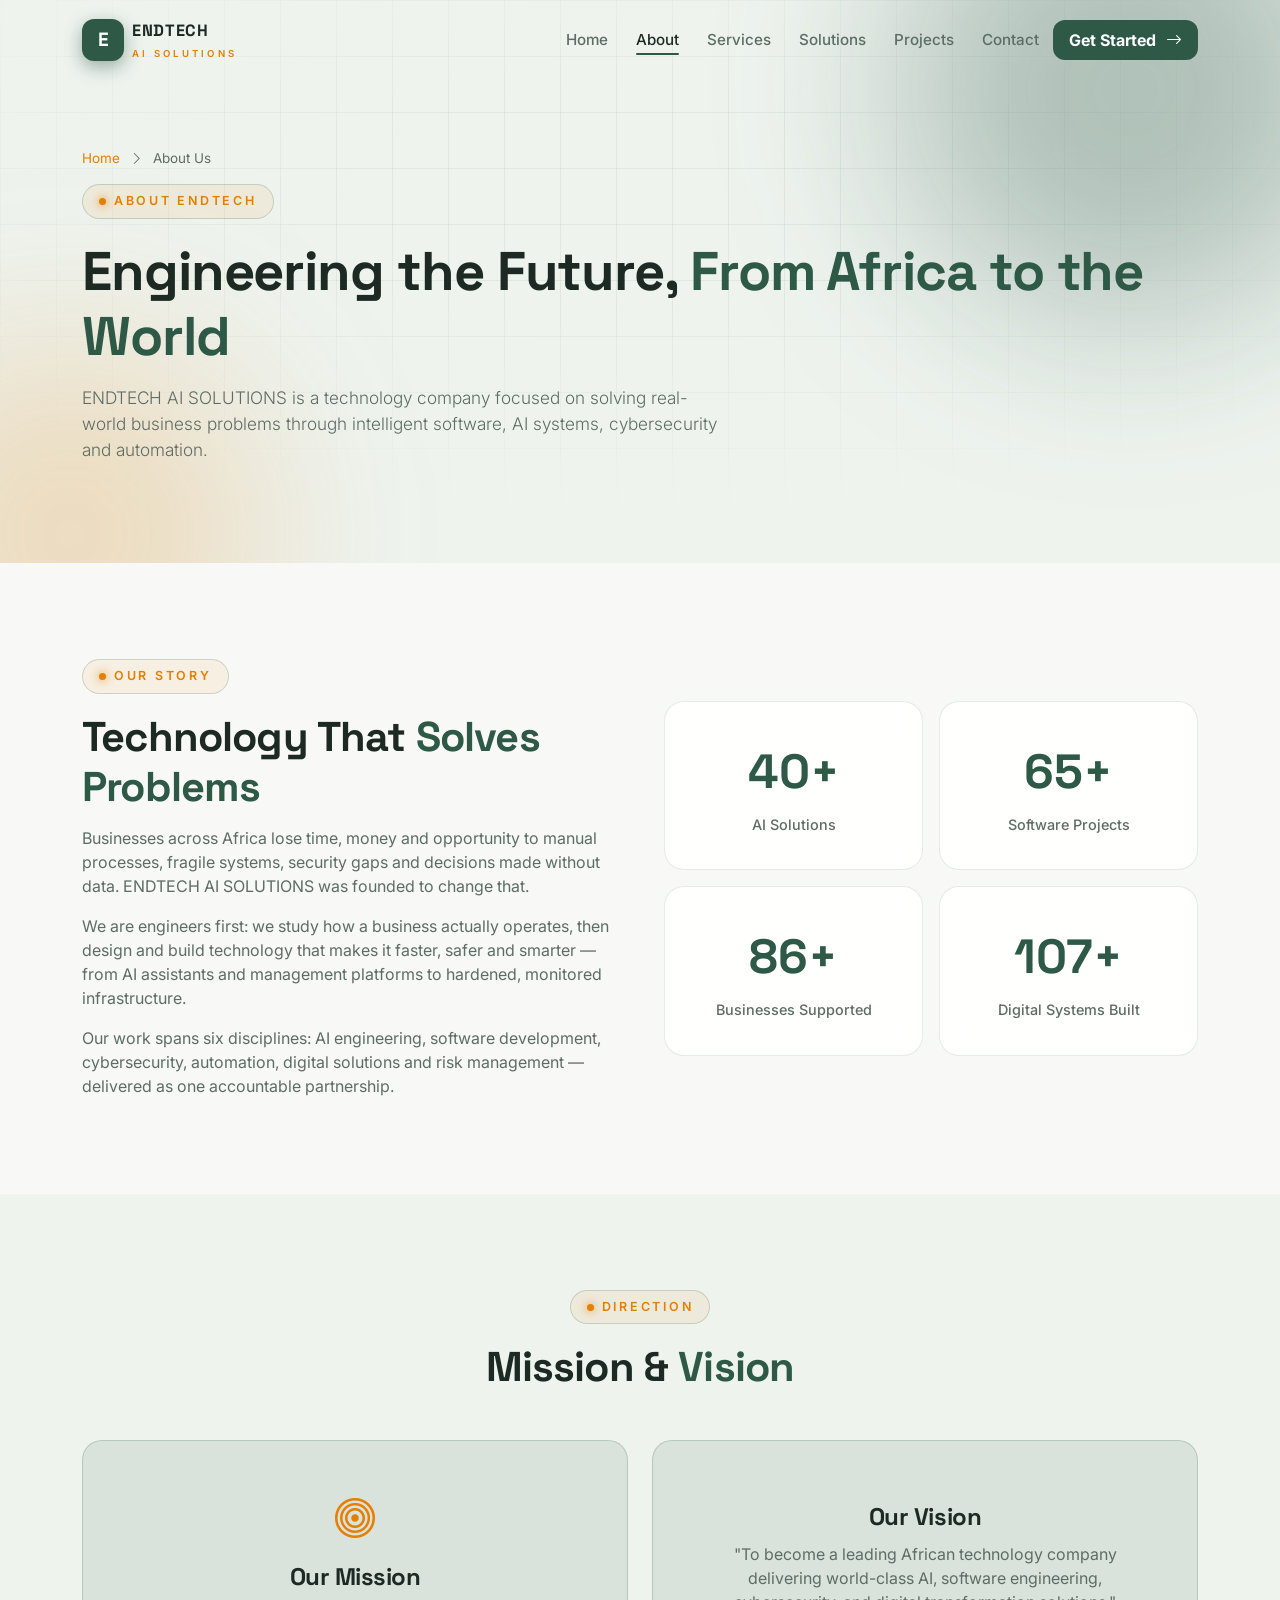
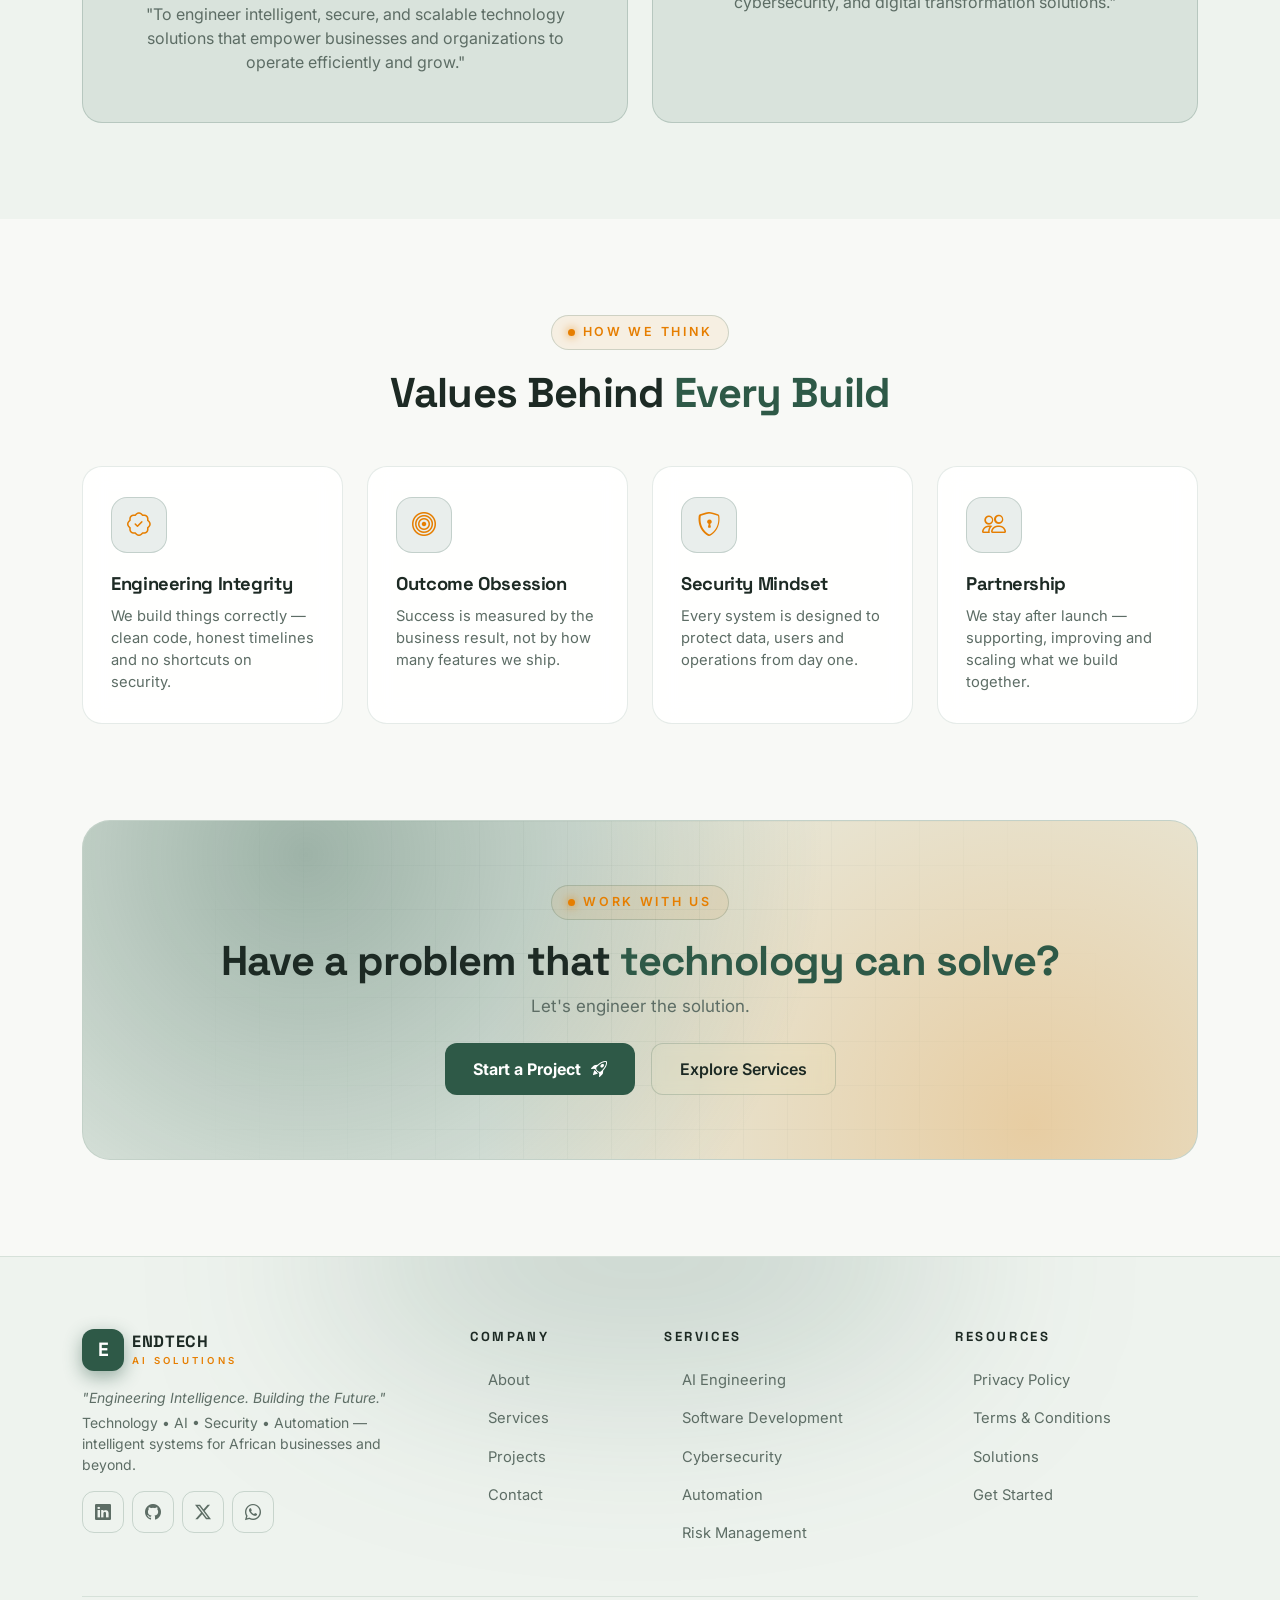
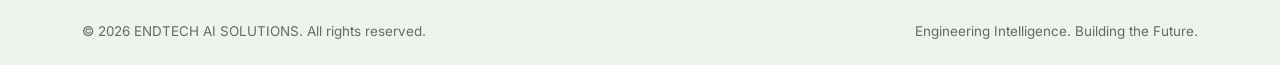
==== commit 536af03c: "added dform validation" ====
--- a/about.html
+++ b/about.html
@@ -1,5 +1,5 @@
 <!DOCTYPE html>
-<html lang="en" data-theme="dark">
+<html lang="en">
 <head>
   <meta charset="UTF-8">
   <meta name="viewport" content="width=device-width, initial-scale=1.0">
@@ -45,7 +45,6 @@
           <span class="brand-text"><b>ENDTECH</b><br><span>AI SOLUTIONS</span></span>
         </a>
         <div class="d-flex align-items-center gap-2 order-lg-3">
-          <button class="nav-icon-btn theme-toggle" type="button" aria-label="Toggle dark / light theme"><i class="bi bi-sun"></i></button>
           <a href="contact.html" class="btn-grad d-none d-lg-inline-flex py-2 px-3">Get Started <i class="bi bi-arrow-right"></i></a>
           <button class="navbar-toggler" type="button" data-bs-toggle="collapse" data-bs-target="#mainNav" aria-controls="mainNav" aria-expanded="false" aria-label="Toggle navigation"><span class="navbar-toggler-icon"></span></button>
         </div>
--- a/css/style.css
+++ b/css/style.css
@@ -10,45 +10,29 @@
   --font-head: "Space Grotesk", "Segoe UI", sans-serif;
   --font-body: "Inter", "Segoe UI", sans-serif;
 
-  --bg: #1a150d;
-  --bg-2: #211a10;
-  --bg-3: #2b2214;
-  --card: rgba(51, 43, 28, 0.55);
-  --card-solid: #2a2216;
-  --border: rgba(232, 225, 166, 0.14);
-  --border-strong: rgba(232, 225, 166, 0.32);
-
-  --text: #f6f1de;
-  --muted: #c7bb98;
+  --bg: #f8f9f6;
+  --bg-2: #eef3ee;
+  --bg-3: #e8efe8;
+  --card: rgba(255, 255, 255, 0.9);
+  --card-solid: #ffffff;
+  --border: rgba(46, 89, 71, 0.12);
+  --border-strong: rgba(46, 89, 71, 0.2);
+  --grid: rgba(46, 89, 71, 0.08);
+
+  --text: #1d2a24;
+  --muted: #5d6d65;
   --blue: #2e5947;
   --cyan: #e67e00;
   --green: #6fae86;
   --amber: #d9a441;
   --red: #d9614f;
 
-  --grad: linear-gradient(135deg, #2e5947 0%, #e67e00 100%);
-  --grad-soft: linear-gradient(135deg, rgba(46, 89, 71, 0.22), rgba(230, 126, 0, 0.14));
-  --shadow: 0 20px 60px rgba(15, 11, 5, 0.55);
-  --glow: 0 0 44px rgba(230, 126, 0, 0.38);
-  --on-grad: #201a10;
+  --grad: var(--blue);
+  --grad-soft: rgba(46, 89, 71, 0.1);
+  --shadow: 0 10px 24px rgba(30, 42, 36, 0.06);
+  --glow: 0 0 0 rgba(46, 89, 71, 0);
+  --on-grad: #ffffff;
   --nav-h: 76px;
-  color-scheme: dark;
-}
-
-/* ---------- Light theme overrides (JS toggles [data-theme]) ---------- */
-[data-theme="light"] {
-  --bg: #faf6e8;
-  --bg-2: #f3ecd3;
-  --bg-3: #e8e1a6;
-  --card: #ffffff;
-  --card-solid: #ffffff;
-  --border: rgba(51, 43, 28, 0.1);
-  --border-strong: rgba(51, 43, 28, 0.22);
-  --text: #2b2415;
-  --muted: #6b5f42;
-  --grad-soft: linear-gradient(135deg, rgba(46, 89, 71, 0.12), rgba(230, 126, 0, 0.14));
-  --shadow: 0 20px 50px rgba(51, 43, 28, 0.12);
-  --glow: 0 10px 34px rgba(230, 126, 0, 0.25);
   color-scheme: light;
 }
 
@@ -65,7 +49,7 @@
 ::selection { background: rgba(230, 126, 0, 0.35); }
 ::-webkit-scrollbar { width: 10px; }
 ::-webkit-scrollbar-track { background: var(--bg-2); }
-::-webkit-scrollbar-thumb { background: linear-gradient(var(--blue), var(--cyan)); border-radius: 8px; }
+::-webkit-scrollbar-thumb { background: var(--blue); border-radius: 8px; }
 a { text-decoration: none; }
 img, svg, canvas { max-width: 100%; }
 :focus-visible { outline: 2px solid var(--cyan); outline-offset: 3px; border-radius: 4px; }
@@ -77,7 +61,7 @@
 .skip-link:focus { top: 12px; color: var(--on-grad); }
 
 /* ---------- 3. Typography helpers ---------- */
-.text-gradient { background: var(--grad); -webkit-background-clip: text; background-clip: text; color: transparent; }
+.text-gradient { background: none; color: var(--blue); -webkit-text-fill-color: var(--blue); }
 .text-muted-2 { color: var(--muted) !important; }
 .eyebrow {
   display: inline-flex; align-items: center; gap: 8px;
@@ -97,10 +81,10 @@
   display: inline-flex; align-items: center; gap: 10px;
   background: var(--grad); color: var(--on-grad) !important; font-weight: 700;
   border: none; border-radius: 12px; padding: 13px 28px;
-  box-shadow: 0 12px 30px rgba(46, 89, 71, 0.35);
-  transition: transform 0.25s ease, box-shadow 0.25s ease;
-}
-.btn-grad:hover { transform: translateY(-2px); box-shadow: 0 16px 40px rgba(230, 126, 0, 0.45); }
+  box-shadow: none;
+  transition: opacity 0.2s ease, transform 0.2s ease;
+}
+.btn-grad:hover { opacity: 0.96; transform: translateY(-1px); }
 .btn-ghost {
   display: inline-flex; align-items: center; gap: 10px;
   color: var(--text) !important; font-weight: 600; border-radius: 12px;
@@ -161,11 +145,10 @@
   border: 1px solid var(--border-strong); background: rgba(232, 225, 166, 0.06);
   color: var(--text); transition: all 0.25s; flex: none;
 }
-.nav-icon-btn:hover { border-color: var(--cyan); color: var(--cyan); }
+.nav-icon-btn:hover { border-color: var(--blue); color: var(--blue); }
 .navbar-toggler { border: 1px solid var(--border-strong); border-radius: 12px; padding: 9px 11px; }
 .navbar-toggler:focus { box-shadow: 0 0 0 3px rgba(230, 126, 0, 0.25); }
 .navbar-toggler-icon { background-image: url("data:image/svg+xml,%3csvg xmlns='http://www.w3.org/2000/svg' viewBox='0 0 30 30'%3e%3cpath stroke='%23e67e00' stroke-linecap='round' stroke-width='2.4' d='M4 7h22M4 15h22M4 23h22'/%3e%3c/svg%3e"); }
-[data-theme="light"] .navbar-toggler-icon { background-image: url("data:image/svg+xml,%3csvg xmlns='http://www.w3.org/2000/svg' viewBox='0 0 30 30'%3e%3cpath stroke='%232e5947' stroke-linecap='round' stroke-width='2.4' d='M4 7h22M4 15h22M4 23h22'/%3e%3c/svg%3e"); }
 @media (max-width: 991px) {
   .navbar-endtech .navbar-collapse {
     background: var(--card-solid); border: 1px solid var(--border);
@@ -177,11 +160,11 @@
 .hero { position: relative; min-height: 100svh; display: flex; align-items: center; padding: calc(var(--nav-h) + 48px) 0 90px; overflow: hidden; }
 .hero-grid-bg {
   position: absolute; inset: 0; pointer-events: none;
-  background-image: linear-gradient(var(--border) 1px, transparent 1px), linear-gradient(90deg, var(--border) 1px, transparent 1px);
+  background-image: linear-gradient(var(--grid) 1px, transparent 1px), linear-gradient(90deg, var(--grid) 1px, transparent 1px);
   background-size: 56px 56px;
   -webkit-mask-image: radial-gradient(ellipse 90% 75% at 50% 35%, #000 25%, transparent 78%);
   mask-image: radial-gradient(ellipse 90% 75% at 50% 35%, #000 25%, transparent 78%);
-  opacity: 0.55;
+  opacity: 0.9;
 }
 #heroNet { position: absolute; inset: 0; pointer-events: none; }
 .orb { position: absolute; border-radius: 50%; filter: blur(90px); pointer-events: none; }
@@ -217,9 +200,6 @@
 .code-body { padding: 20px 22px 24px; font-family: "JetBrains Mono", ui-monospace, monospace; font-size: 0.82rem; line-height: 1.85; min-height: 238px; }
 .code-body .ln { display: block; white-space: pre-wrap; }
 .tok-k { color: #8fd19e; } .tok-s { color: #e8d68a; } .tok-f { color: #f2a53f; } .tok-c { color: #8a7c5c; } .tok-n { color: #d9b34d; } .tok-v { color: #f6f1de; }
-[data-theme="light"] .code-panel { background: #2a2216; }
-[data-theme="light"] .tok-v, [data-theme="light"] .code-body { color: #f6f1de; }
-[data-theme="light"] .code-head { background: rgba(255,255,255,0.04); }
 .type-line { display: block; margin-top: 6px; color: var(--green); }
 .caret { display: inline-block; width: 8px; height: 1em; background: var(--cyan); vertical-align: -2px; animation: blink 0.9s step-end infinite; }
 @keyframes blink { 50% { opacity: 0; } }
@@ -227,7 +207,7 @@
   position: absolute; display: inline-flex; align-items: center; gap: 9px;
   padding: 11px 16px; border-radius: 14px; font-size: 0.8rem; font-weight: 600;
   background: var(--card); border: 1px solid var(--border-strong); color: var(--text);
-  backdrop-filter: blur(12px); box-shadow: var(--glow); animation: chipFloat 6s ease-in-out infinite;
+  backdrop-filter: blur(12px); box-shadow: 0 8px 16px rgba(30, 42, 36, 0.05); animation: chipFloat 6s ease-in-out infinite;
 }
 .float-chip i { color: var(--cyan); }
 .chip-1 { top: -22px; left: -26px; animation-delay: 0s; }
@@ -249,13 +229,13 @@
   height: 100%; background: var(--card); border: 1px solid var(--border);
   border-radius: 20px; padding: 30px 28px; position: relative; overflow: hidden;
   backdrop-filter: blur(12px); -webkit-backdrop-filter: blur(12px);
-  transition: transform 0.35s ease, border-color 0.35s ease, box-shadow 0.35s ease;
+  transition: border-color 0.2s ease, box-shadow 0.2s ease;
 }
 .card-glass::before {
   content: ""; position: absolute; inset: 0 0 auto 0; height: 3px;
-  background: var(--grad); opacity: 0; transition: opacity 0.35s;
-}
-.card-glass:hover { transform: translateY(-8px); border-color: var(--border-strong); box-shadow: var(--glow); }
+  background: var(--grad); opacity: 0; transition: opacity 0.2s;
+}
+.card-glass:hover { border-color: var(--border-strong); box-shadow: 0 8px 18px rgba(46, 89, 71, 0.08); }
 .card-glass:hover::before { opacity: 1; }
 .icon-badge {
   width: 56px; height: 56px; border-radius: 16px; display: grid; place-items: center;
@@ -295,7 +275,7 @@
   font-family: var(--font-head); font-weight: 700; position: relative; z-index: 2;
   transition: all 0.3s;
 }
-.step:hover .step-dot { background: var(--grad); color: var(--on-grad); box-shadow: var(--glow); }
+.step:hover .step-dot { background: var(--grad); color: var(--on-grad); box-shadow: none; }
 .step h4 { font-size: 1rem; margin-bottom: 6px; }
 .step p { color: var(--muted); font-size: 0.82rem; margin: 0; }
 @media (max-width: 991px) {
@@ -311,8 +291,8 @@
 }
 .visual-panel::after {
   content: ""; position: absolute; inset: 0; pointer-events: none;
-  background-image: linear-gradient(var(--border) 1px, transparent 1px), linear-gradient(90deg, var(--border) 1px, transparent 1px);
-  background-size: 34px 34px; opacity: 0.35;
+  background-image: linear-gradient(var(--grid) 1px, transparent 1px), linear-gradient(90deg, var(--grid) 1px, transparent 1px);
+  background-size: 34px 34px; opacity: 0.85;
   -webkit-mask-image: radial-gradient(circle at 70% 20%, #000, transparent 75%);
   mask-image: radial-gradient(circle at 70% 20%, #000, transparent 75%);
 }
@@ -342,7 +322,7 @@
   padding: 10px 22px; border-radius: 100px; font-weight: 600; font-size: 0.88rem; transition: all 0.25s;
 }
 .filter-btn:hover { color: var(--cyan); border-color: var(--cyan); }
-.filter-btn.active { background: var(--grad); color: var(--on-grad); border-color: transparent; box-shadow: 0 8px 24px rgba(230, 126, 0, 0.4); }
+.filter-btn.active { background: var(--grad); color: var(--on-grad); border-color: transparent; box-shadow: none; }
 .filter-item { transition: opacity 0.35s ease, transform 0.35s ease; }
 .filter-item.is-hidden { display: none; }
 
@@ -354,7 +334,6 @@
 .dash-bar span { display: block; height: 100%; border-radius: 6px; background: var(--grad); width: 0; transition: width 1.4s cubic-bezier(0.22, 1, 0.36, 1) 0.3s; }
 .visible .dash-bar span, .in-view .dash-bar span { width: var(--w); }
 .log-box { font-family: monospace; font-size: 0.72rem; line-height: 1.9; color: var(--muted); background: rgba(15, 11, 5, 0.5); border: 1px solid var(--border); border-radius: 12px; padding: 14px 16px; position: relative; z-index: 1; }
-[data-theme="light"] .log-box { background: rgba(51, 43, 28, 0.06); }
 .log-ok { color: var(--green); } .log-warn { color: var(--amber); }
 
 /* Risk matrix */
@@ -373,8 +352,8 @@
 }
 .cta-band::after {
   content: ""; position: absolute; inset: 0;
-  background-image: linear-gradient(var(--border) 1px, transparent 1px), linear-gradient(90deg, var(--border) 1px, transparent 1px);
-  background-size: 44px 44px; opacity: 0.4;
+  background-image: linear-gradient(var(--grid) 1px, transparent 1px), linear-gradient(90deg, var(--grid) 1px, transparent 1px);
+  background-size: 44px 44px; opacity: 0.7;
   -webkit-mask-image: radial-gradient(circle at 50% 50%, #000, transparent 85%);
   mask-image: radial-gradient(circle at 50% 50%, #000, transparent 85%);
 }
@@ -395,7 +374,6 @@
 .modal-content { background: var(--card-solid); border: 1px solid var(--border-strong); border-radius: 22px; color: var(--text); }
 .modal-header, .modal-footer { border-color: var(--border); }
 .btn-close { filter: invert(1) grayscale(1); }
-[data-theme="light"] .btn-close { filter: none; }
 .proj-detail h5 { color: var(--cyan); margin: 20px 0 8px; font-size: 0.95rem; }
 .proj-detail p, .proj-detail li { color: var(--muted); font-size: 0.92rem; }
 
@@ -420,6 +398,8 @@
 .form-note { font-size: 0.78rem; color: var(--muted); display: flex; gap: 8px; align-items: flex-start; }
 .form-success { display: none; border-radius: 16px; padding: 20px 24px; background: rgba(111, 174, 134, 0.12); border: 1px solid rgba(111, 174, 134, 0.4); color: var(--green); }
 .form-success.show { display: block; }
+.form-error { display: none; border-radius: 16px; padding: 16px 20px; background: rgba(217, 97, 79, 0.09); border: 1px solid rgba(217, 97, 79, 0.35); color: var(--red); }
+.form-error.show { display: block; }
 
 /* ---------- 18. Footer ---------- */
 .footer { background: var(--bg-2); border-top: 1px solid var(--border); padding: 72px 0 0; position: relative; overflow: hidden; }
